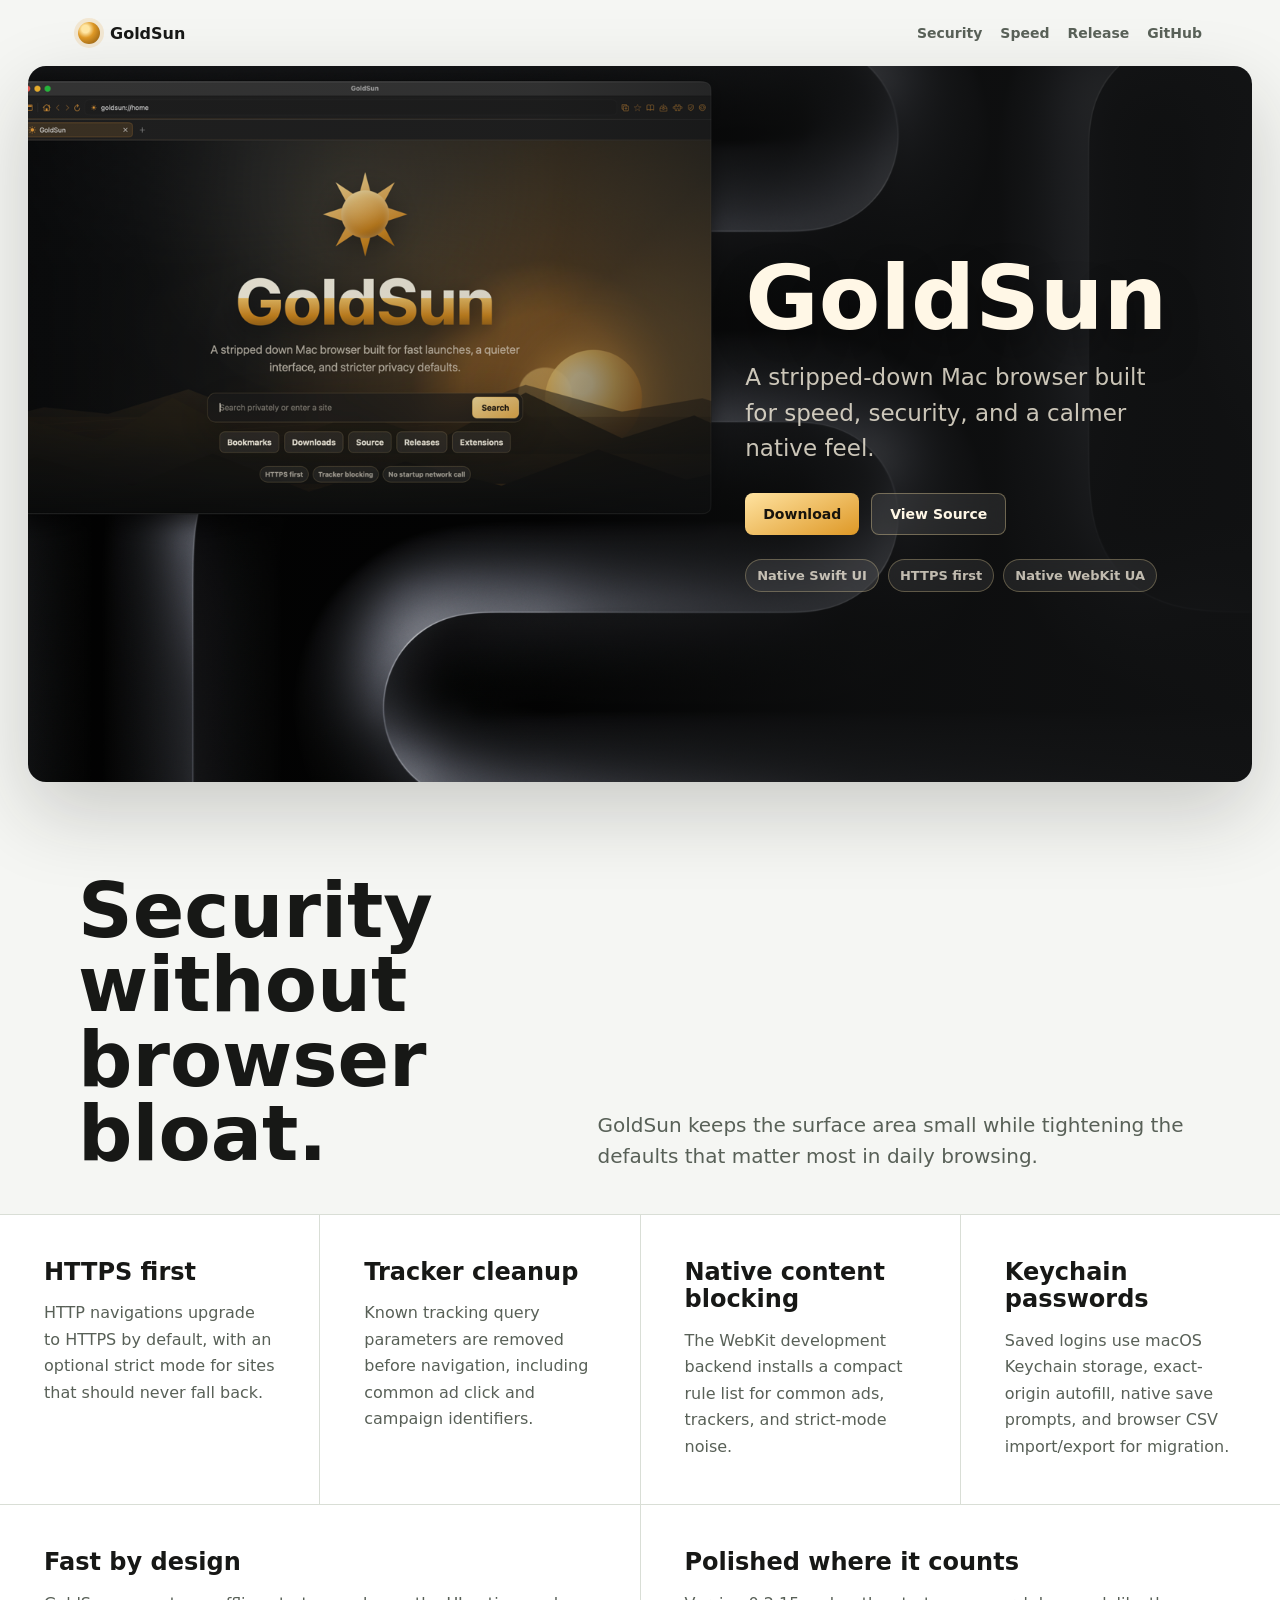
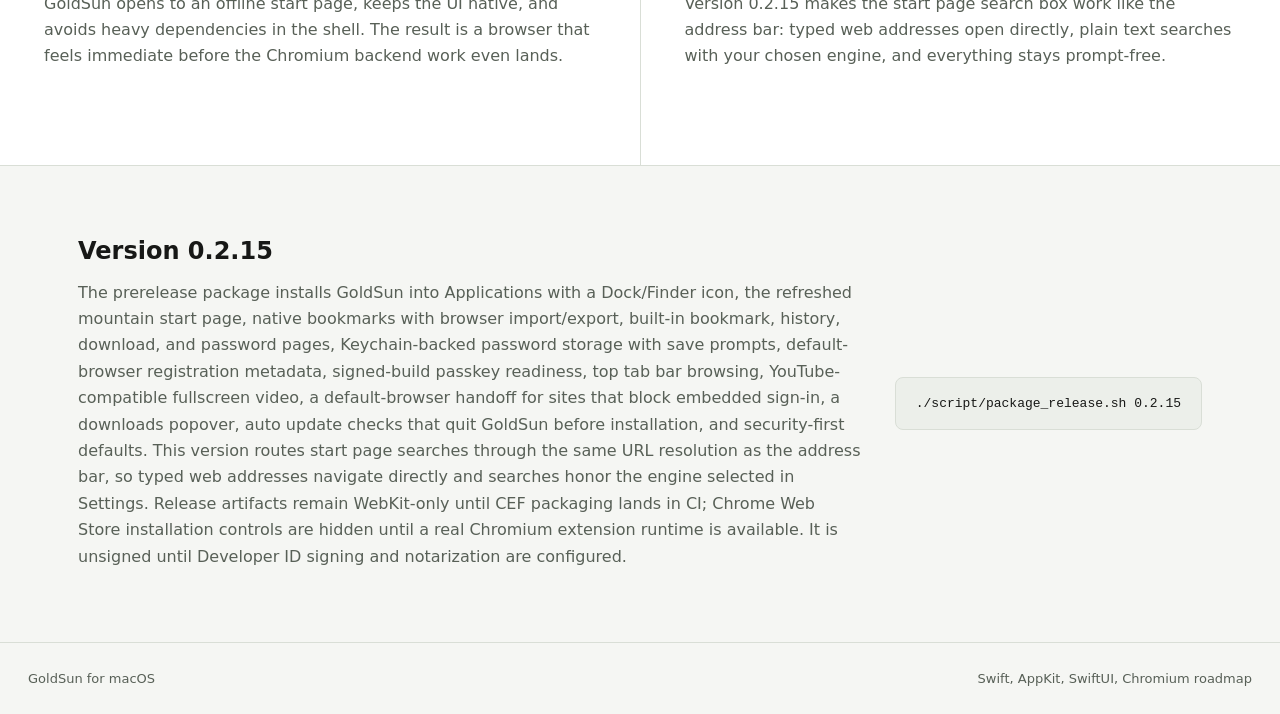
==== index.html @ bd7c388d "Update site for GoldSun 0.2.15" ====
<!doctype html>
<html lang="en">
  <head>
    <meta charset="utf-8">
    <meta name="viewport" content="width=device-width, initial-scale=1">
    <meta name="description" content="GoldSun is a stripped-down macOS browser focused on fast launches, native polish, and security-first browsing defaults.">
    <title>GoldSun for macOS</title>
    <link rel="stylesheet" href="styles.css">
  </head>
  <body>
    <header class="site-header">
      <a class="brand" href="#top" aria-label="GoldSun home">
        <span class="brand-mark" aria-hidden="true"></span>
        <span>GoldSun</span>
      </a>
      <nav aria-label="Primary">
        <a href="#security">Security</a>
        <a href="#speed">Speed</a>
        <a href="#release">Release</a>
        <a href="https://github.com/eMacTh3Creator/GoldSun">GitHub</a>
      </nav>
    </header>

    <main id="top">
      <section class="hero">
        <div class="hero-copy">
          <h1>GoldSun</h1>
          <p>A stripped-down Mac browser built for speed, security, and a calmer native feel.</p>
          <div class="actions">
            <a class="button primary" href="https://github.com/eMacTh3Creator/GoldSun/releases/download/v0.2.15/GoldSun-0.2.15.pkg">Download</a>
            <a class="button secondary" href="https://github.com/eMacTh3Creator/GoldSun">View Source</a>
          </div>
          <div class="hero-points" aria-label="GoldSun priorities">
            <span>Native Swift UI</span>
            <span>HTTPS first</span>
            <span>Native WebKit UA</span>
          </div>
        </div>
      </section>

      <section id="security" class="intro">
        <h2>Security without browser bloat.</h2>
        <p>GoldSun keeps the surface area small while tightening the defaults that matter most in daily browsing.</p>
      </section>

      <section class="feature-band">
        <div class="feature">
          <h2>HTTPS first</h2>
          <p>HTTP navigations upgrade to HTTPS by default, with an optional strict mode for sites that should never fall back.</p>
        </div>
        <div class="feature">
          <h2>Tracker cleanup</h2>
          <p>Known tracking query parameters are removed before navigation, including common ad click and campaign identifiers.</p>
        </div>
        <div class="feature">
          <h2>Native content blocking</h2>
          <p>The WebKit development backend installs a compact rule list for common ads, trackers, and strict-mode noise.</p>
        </div>
        <div class="feature">
          <h2>Keychain passwords</h2>
          <p>Saved logins use macOS Keychain storage, exact-origin autofill, native save prompts, and browser CSV import/export for migration.</p>
        </div>
      </section>

      <section id="speed" class="split">
        <div class="feature">
          <h2>Fast by design</h2>
          <p>GoldSun opens to an offline start page, keeps the UI native, and avoids heavy dependencies in the shell. The result is a browser that feels immediate before the Chromium backend work even lands.</p>
        </div>
        <div class="feature">
          <h2>Polished where it counts</h2>
          <p>Version 0.2.15 makes the start page search box work like the address bar: typed web addresses open directly, plain text searches with your chosen engine, and everything stays prompt-free.</p>
        </div>
      </section>

      <section id="release" class="release">
        <div>
          <h2>Version 0.2.15</h2>
          <p>The prerelease package installs GoldSun into Applications with a Dock/Finder icon, the refreshed mountain start page, native bookmarks with browser import/export, built-in bookmark, history, download, and password pages, Keychain-backed password storage with save prompts, default-browser registration metadata, signed-build passkey readiness, top tab bar browsing, YouTube-compatible fullscreen video, a default-browser handoff for sites that block embedded sign-in, a downloads popover, auto update checks that quit GoldSun before installation, and security-first defaults. This version routes start page searches through the same URL resolution as the address bar, so typed web addresses navigate directly and searches honor the engine selected in Settings. Release artifacts remain WebKit-only until CEF packaging lands in CI; Chrome Web Store installation controls are hidden until a real Chromium extension runtime is available. It is unsigned until Developer ID signing and notarization are configured.</p>
        </div>
        <pre><code>./script/package_release.sh 0.2.15</code></pre>
      </section>
    </main>

    <footer>
      <span>GoldSun for macOS</span>
      <span>Swift, AppKit, SwiftUI, Chromium roadmap</span>
    </footer>
  </body>
</html>
---- styles.css ----
:root {
  color-scheme: light dark;
  --bg: #f5f6f3;
  --surface: #ffffff;
  --surface-strong: #ecefea;
  --text: #171816;
  --muted: #586057;
  --line: #d9ded6;
  --gold: #de9826;
  --gold-soft: #ffe3a1;
  --gold-dark: #7d4f0b;
  --night: #171819;
  --shadow: 0 30px 80px rgba(29, 30, 27, 0.2);
}

@media (prefers-color-scheme: dark) {
  :root {
    --bg: #111310;
    --surface: #1a1d18;
    --surface-strong: #242820;
    --text: #f5f6f2;
    --muted: #b8beb3;
    --line: #343a30;
    --gold: #dca23a;
    --gold-soft: #ffe1a0;
    --gold-dark: #f0c56c;
    --shadow: 0 24px 70px rgba(0, 0, 0, 0.36);
  }
}

* {
  box-sizing: border-box;
}

html {
  scroll-behavior: smooth;
}

body {
  margin: 0;
  background: var(--bg);
  color: var(--text);
  font-family: Inter, ui-sans-serif, system-ui, -apple-system, BlinkMacSystemFont, "Segoe UI", sans-serif;
  letter-spacing: 0;
}

a {
  color: inherit;
  text-decoration: none;
}

.site-header {
  display: flex;
  align-items: center;
  justify-content: space-between;
  gap: 24px;
  max-width: 1180px;
  margin: 0 auto;
  padding: 22px 28px;
  position: relative;
  z-index: 2;
}

.brand {
  display: inline-flex;
  align-items: center;
  gap: 10px;
  font-weight: 700;
}

.brand-mark {
  width: 22px;
  height: 22px;
  border-radius: 50%;
  background: radial-gradient(circle at 34% 32%, #ffe6a3 0 18%, var(--gold) 42%, #81510d 100%);
  box-shadow: 0 0 0 4px color-mix(in srgb, var(--gold) 16%, transparent);
}

nav {
  display: flex;
  align-items: center;
  gap: 18px;
  color: var(--muted);
  font-size: 14px;
  font-weight: 600;
}

nav a:hover {
  color: var(--text);
}

.hero {
  display: flex;
  align-items: center;
  justify-content: flex-end;
  min-height: min(740px, calc(88vh - 76px));
  margin: 0 28px 34px;
  padding: 56px clamp(24px, 6vw, 82px);
  border-radius: 18px;
  overflow: hidden;
  background:
    linear-gradient(90deg, rgba(17, 18, 19, 0.1), rgba(17, 18, 19, 0.18) 42%, rgba(17, 18, 19, 0.74) 68%, rgba(17, 18, 19, 0.96)),
    url("assets/goldsun-hero.png") center / cover;
  box-shadow: var(--shadow);
}

.hero-copy {
  max-width: 440px;
  color: #fff7e6;
}

h1,
h2,
p {
  margin: 0;
}

h1 {
  font-size: clamp(54px, 7vw, 92px);
  line-height: 0.94;
  font-weight: 760;
  text-shadow: 0 18px 36px rgba(0, 0, 0, 0.38);
}

.hero p {
  max-width: 430px;
  margin-top: 20px;
  color: rgba(255, 247, 230, 0.78);
  font-size: clamp(18px, 1.8vw, 24px);
  line-height: 1.55;
}

.actions {
  display: flex;
  flex-wrap: wrap;
  gap: 12px;
  margin-top: 26px;
}

.button {
  display: inline-flex;
  align-items: center;
  justify-content: center;
  min-height: 42px;
  padding: 0 18px;
  border-radius: 8px;
  font-size: 14px;
  font-weight: 700;
}

.button.primary {
  background: linear-gradient(155deg, var(--gold-soft), var(--gold));
  color: #17130c;
}

.button.secondary {
  border: 1px solid rgba(255, 228, 164, 0.34);
  background: rgba(255, 255, 255, 0.09);
  color: #fff7e6;
  backdrop-filter: blur(16px);
}

.hero-points {
  display: flex;
  flex-wrap: wrap;
  gap: 9px;
  max-width: 440px;
  margin-top: 24px;
  color: rgba(255, 247, 230, 0.72);
  font-size: 13px;
  font-weight: 720;
}

.hero-points span {
  padding: 8px 11px;
  border: 1px solid rgba(255, 228, 164, 0.28);
  border-radius: 999px;
  background: rgba(255, 255, 255, 0.08);
  backdrop-filter: blur(14px);
}

.intro {
  display: grid;
  grid-template-columns: minmax(260px, 0.8fr) minmax(300px, 1fr);
  gap: 36px;
  max-width: 1180px;
  margin: 0 auto;
  padding: 58px 28px 42px;
}

.intro h2 {
  font-size: clamp(36px, 6vw, 76px);
  line-height: 0.98;
}

.intro p {
  align-self: end;
  color: var(--muted);
  font-size: 20px;
  line-height: 1.55;
}

.feature-band {
  display: grid;
  grid-template-columns: repeat(auto-fit, minmax(230px, 1fr));
  gap: 1px;
  background: var(--line);
  border-block: 1px solid var(--line);
}

.feature {
  min-height: 260px;
  padding: 44px;
  background: var(--surface);
}

.split {
  display: grid;
  grid-template-columns: 1fr 1fr;
  gap: 1px;
  background: var(--line);
  border-bottom: 1px solid var(--line);
}

.feature h2,
.release h2 {
  font-size: 24px;
  line-height: 1.15;
}

.feature p,
.release p {
  margin-top: 14px;
  color: var(--muted);
  line-height: 1.65;
}

.release {
  display: grid;
  grid-template-columns: 1fr auto;
  gap: 34px;
  align-items: center;
  max-width: 1180px;
  margin: 0 auto;
  padding: 72px 28px;
}

pre {
  margin: 0;
  padding: 18px 20px;
  border: 1px solid var(--line);
  border-radius: 8px;
  background: var(--surface-strong);
  overflow-x: auto;
}

code {
  font-family: ui-monospace, SFMono-Regular, Menlo, Monaco, Consolas, monospace;
  font-size: 13px;
}

footer {
  display: flex;
  justify-content: space-between;
  gap: 24px;
  padding: 28px;
  border-top: 1px solid var(--line);
  color: var(--muted);
  font-size: 13px;
}

@media (max-width: 860px) {
  .site-header,
  footer {
    align-items: flex-start;
    flex-direction: column;
  }

  .intro,
  .release {
    grid-template-columns: 1fr;
  }

  .hero {
    justify-content: flex-start;
    min-height: 540px;
    margin: 0 16px 22px;
    padding: 54px 24px;
    border-radius: 14px;
    background:
      linear-gradient(180deg, rgba(17, 18, 19, 0.9), rgba(17, 18, 19, 0.64)),
      url("assets/goldsun-hero.png") 76% center / cover;
  }

  .hero-copy {
    max-width: 100%;
  }

  h1 {
    font-size: clamp(48px, 17vw, 72px);
  }

  .hero p {
    font-size: 18px;
  }

  .feature-band {
    grid-template-columns: 1fr;
  }

  .split {
    grid-template-columns: 1fr;
  }

  .feature {
    min-height: 0;
    padding: 34px 28px;
  }
}
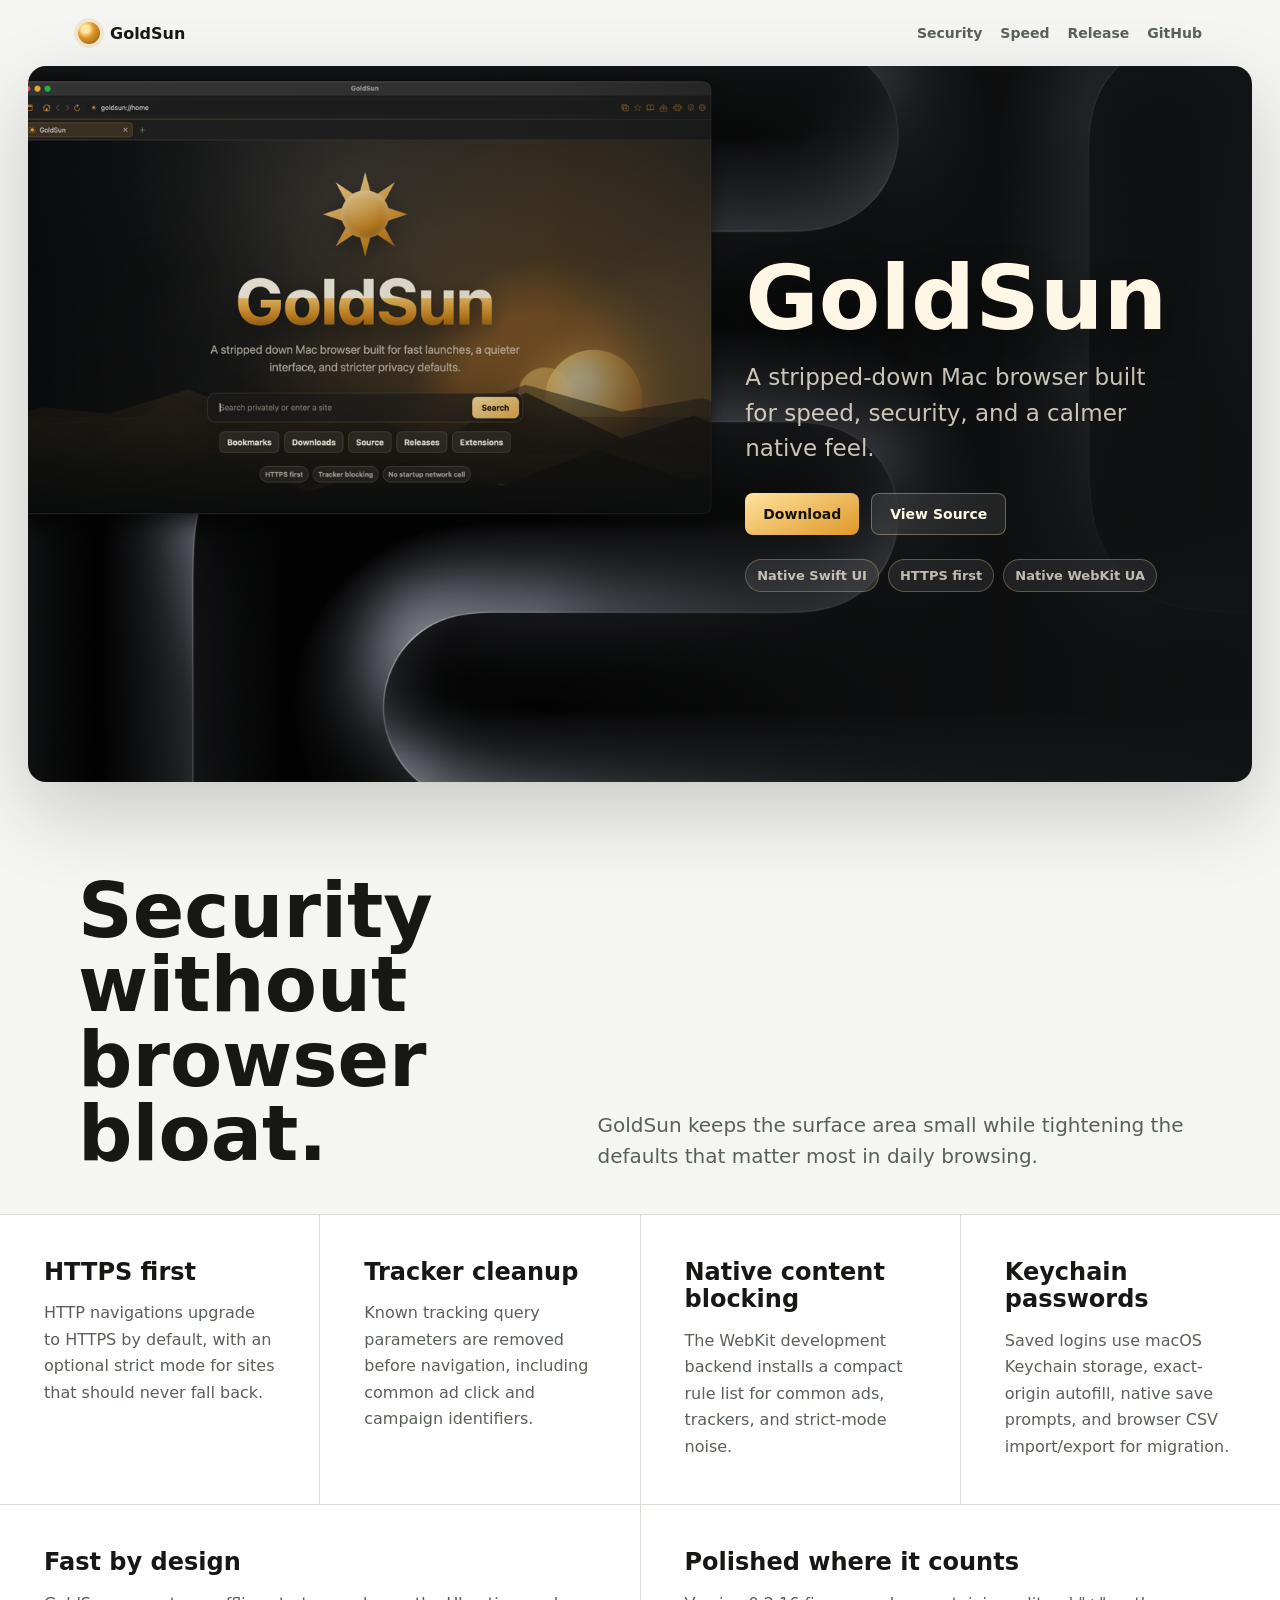
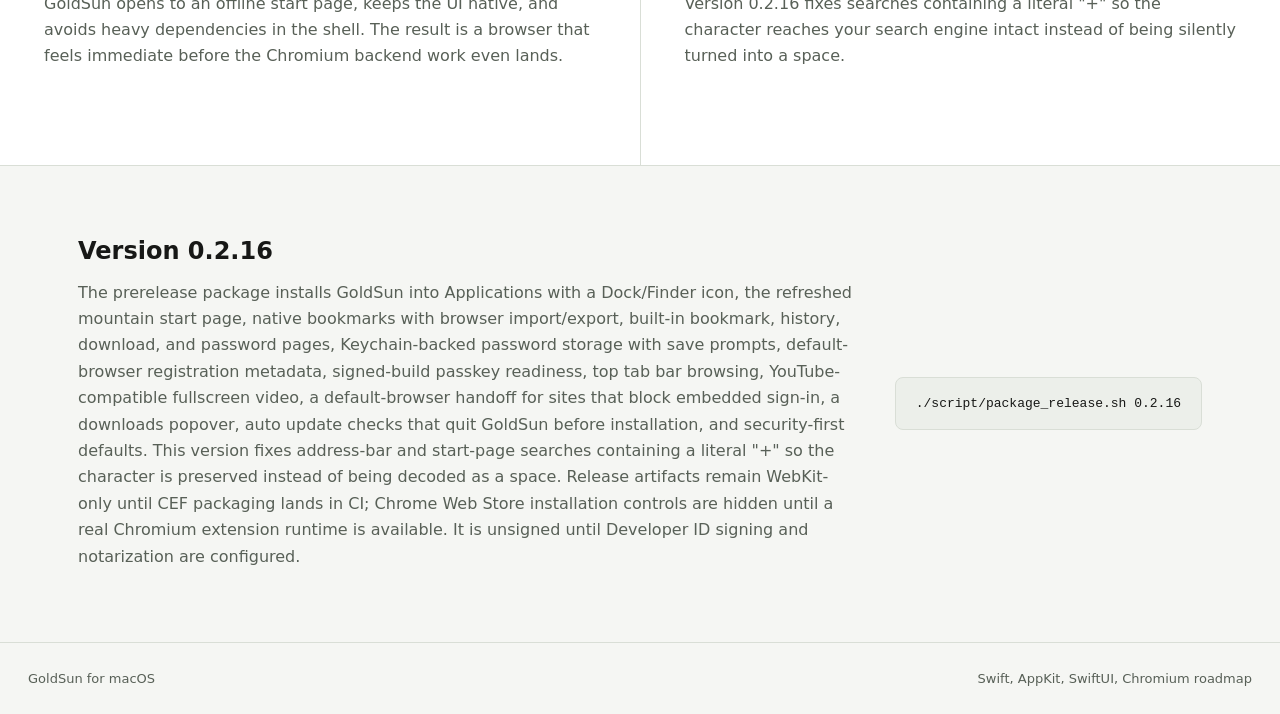
==== commit 85f4762d: "Update site for GoldSun 0.2.16" ====
--- a/index.html
+++ b/index.html
@@ -27,7 +27,7 @@
           <h1>GoldSun</h1>
           <p>A stripped-down Mac browser built for speed, security, and a calmer native feel.</p>
           <div class="actions">
-            <a class="button primary" href="https://github.com/eMacTh3Creator/GoldSun/releases/download/v0.2.15/GoldSun-0.2.15.pkg">Download</a>
+            <a class="button primary" href="https://github.com/eMacTh3Creator/GoldSun/releases/download/v0.2.16/GoldSun-0.2.16.pkg">Download</a>
             <a class="button secondary" href="https://github.com/eMacTh3Creator/GoldSun">View Source</a>
           </div>
           <div class="hero-points" aria-label="GoldSun priorities">
@@ -69,16 +69,16 @@
         </div>
         <div class="feature">
           <h2>Polished where it counts</h2>
-          <p>Version 0.2.15 makes the start page search box work like the address bar: typed web addresses open directly, plain text searches with your chosen engine, and everything stays prompt-free.</p>
+          <p>Version 0.2.16 fixes searches containing a literal "+" so the character reaches your search engine intact instead of being silently turned into a space.</p>
         </div>
       </section>
 
       <section id="release" class="release">
         <div>
-          <h2>Version 0.2.15</h2>
-          <p>The prerelease package installs GoldSun into Applications with a Dock/Finder icon, the refreshed mountain start page, native bookmarks with browser import/export, built-in bookmark, history, download, and password pages, Keychain-backed password storage with save prompts, default-browser registration metadata, signed-build passkey readiness, top tab bar browsing, YouTube-compatible fullscreen video, a default-browser handoff for sites that block embedded sign-in, a downloads popover, auto update checks that quit GoldSun before installation, and security-first defaults. This version routes start page searches through the same URL resolution as the address bar, so typed web addresses navigate directly and searches honor the engine selected in Settings. Release artifacts remain WebKit-only until CEF packaging lands in CI; Chrome Web Store installation controls are hidden until a real Chromium extension runtime is available. It is unsigned until Developer ID signing and notarization are configured.</p>
+          <h2>Version 0.2.16</h2>
+          <p>The prerelease package installs GoldSun into Applications with a Dock/Finder icon, the refreshed mountain start page, native bookmarks with browser import/export, built-in bookmark, history, download, and password pages, Keychain-backed password storage with save prompts, default-browser registration metadata, signed-build passkey readiness, top tab bar browsing, YouTube-compatible fullscreen video, a default-browser handoff for sites that block embedded sign-in, a downloads popover, auto update checks that quit GoldSun before installation, and security-first defaults. This version fixes address-bar and start-page searches containing a literal "+" so the character is preserved instead of being decoded as a space. Release artifacts remain WebKit-only until CEF packaging lands in CI; Chrome Web Store installation controls are hidden until a real Chromium extension runtime is available. It is unsigned until Developer ID signing and notarization are configured.</p>
         </div>
-        <pre><code>./script/package_release.sh 0.2.15</code></pre>
+        <pre><code>./script/package_release.sh 0.2.16</code></pre>
       </section>
     </main>
 
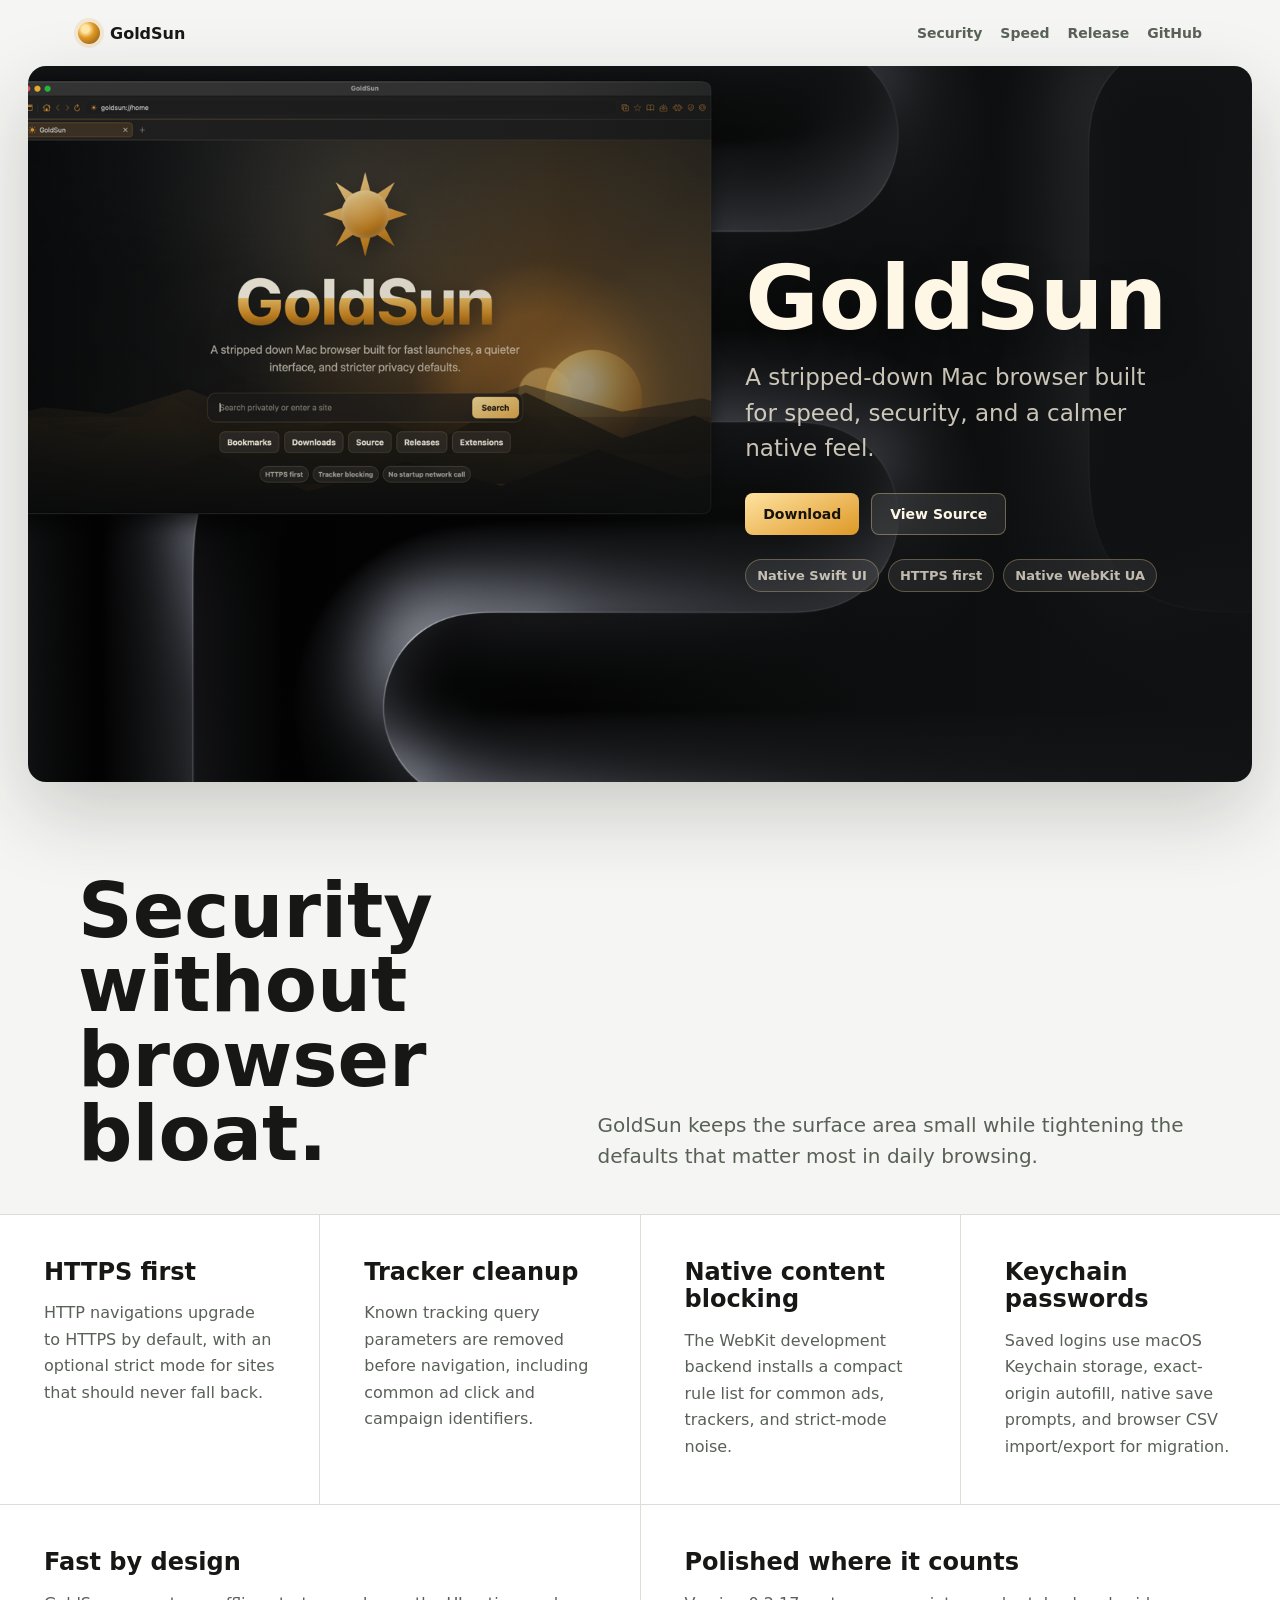
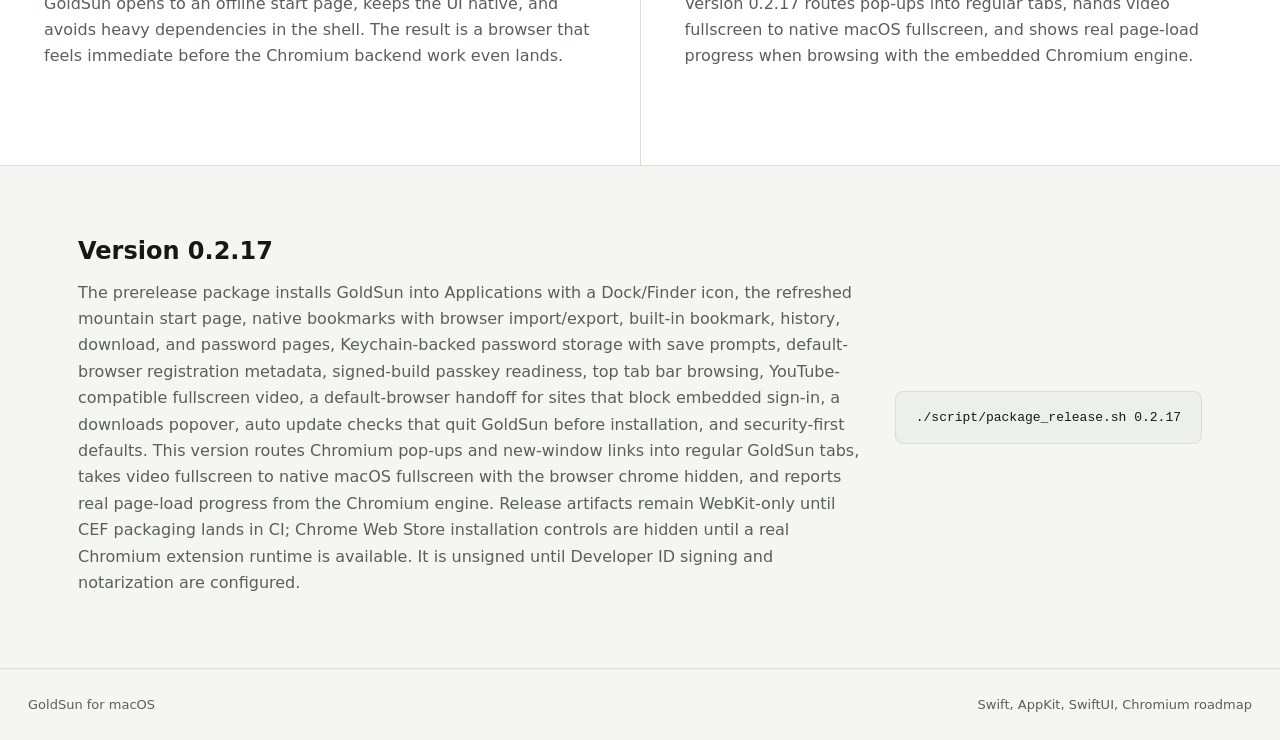
==== commit dc671d03: "Update site for GoldSun 0.2.17" ====
--- a/index.html
+++ b/index.html
@@ -27,7 +27,7 @@
           <h1>GoldSun</h1>
           <p>A stripped-down Mac browser built for speed, security, and a calmer native feel.</p>
           <div class="actions">
-            <a class="button primary" href="https://github.com/eMacTh3Creator/GoldSun/releases/download/v0.2.16/GoldSun-0.2.16.pkg">Download</a>
+            <a class="button primary" href="https://github.com/eMacTh3Creator/GoldSun/releases/download/v0.2.17/GoldSun-0.2.17.pkg">Download</a>
             <a class="button secondary" href="https://github.com/eMacTh3Creator/GoldSun">View Source</a>
           </div>
           <div class="hero-points" aria-label="GoldSun priorities">
@@ -69,16 +69,16 @@
         </div>
         <div class="feature">
           <h2>Polished where it counts</h2>
-          <p>Version 0.2.16 fixes searches containing a literal "+" so the character reaches your search engine intact instead of being silently turned into a space.</p>
+          <p>Version 0.2.17 routes pop-ups into regular tabs, hands video fullscreen to native macOS fullscreen, and shows real page-load progress when browsing with the embedded Chromium engine.</p>
         </div>
       </section>
 
       <section id="release" class="release">
         <div>
-          <h2>Version 0.2.16</h2>
-          <p>The prerelease package installs GoldSun into Applications with a Dock/Finder icon, the refreshed mountain start page, native bookmarks with browser import/export, built-in bookmark, history, download, and password pages, Keychain-backed password storage with save prompts, default-browser registration metadata, signed-build passkey readiness, top tab bar browsing, YouTube-compatible fullscreen video, a default-browser handoff for sites that block embedded sign-in, a downloads popover, auto update checks that quit GoldSun before installation, and security-first defaults. This version fixes address-bar and start-page searches containing a literal "+" so the character is preserved instead of being decoded as a space. Release artifacts remain WebKit-only until CEF packaging lands in CI; Chrome Web Store installation controls are hidden until a real Chromium extension runtime is available. It is unsigned until Developer ID signing and notarization are configured.</p>
+          <h2>Version 0.2.17</h2>
+          <p>The prerelease package installs GoldSun into Applications with a Dock/Finder icon, the refreshed mountain start page, native bookmarks with browser import/export, built-in bookmark, history, download, and password pages, Keychain-backed password storage with save prompts, default-browser registration metadata, signed-build passkey readiness, top tab bar browsing, YouTube-compatible fullscreen video, a default-browser handoff for sites that block embedded sign-in, a downloads popover, auto update checks that quit GoldSun before installation, and security-first defaults. This version routes Chromium pop-ups and new-window links into regular GoldSun tabs, takes video fullscreen to native macOS fullscreen with the browser chrome hidden, and reports real page-load progress from the Chromium engine. Release artifacts remain WebKit-only until CEF packaging lands in CI; Chrome Web Store installation controls are hidden until a real Chromium extension runtime is available. It is unsigned until Developer ID signing and notarization are configured.</p>
         </div>
-        <pre><code>./script/package_release.sh 0.2.16</code></pre>
+        <pre><code>./script/package_release.sh 0.2.17</code></pre>
       </section>
     </main>
 
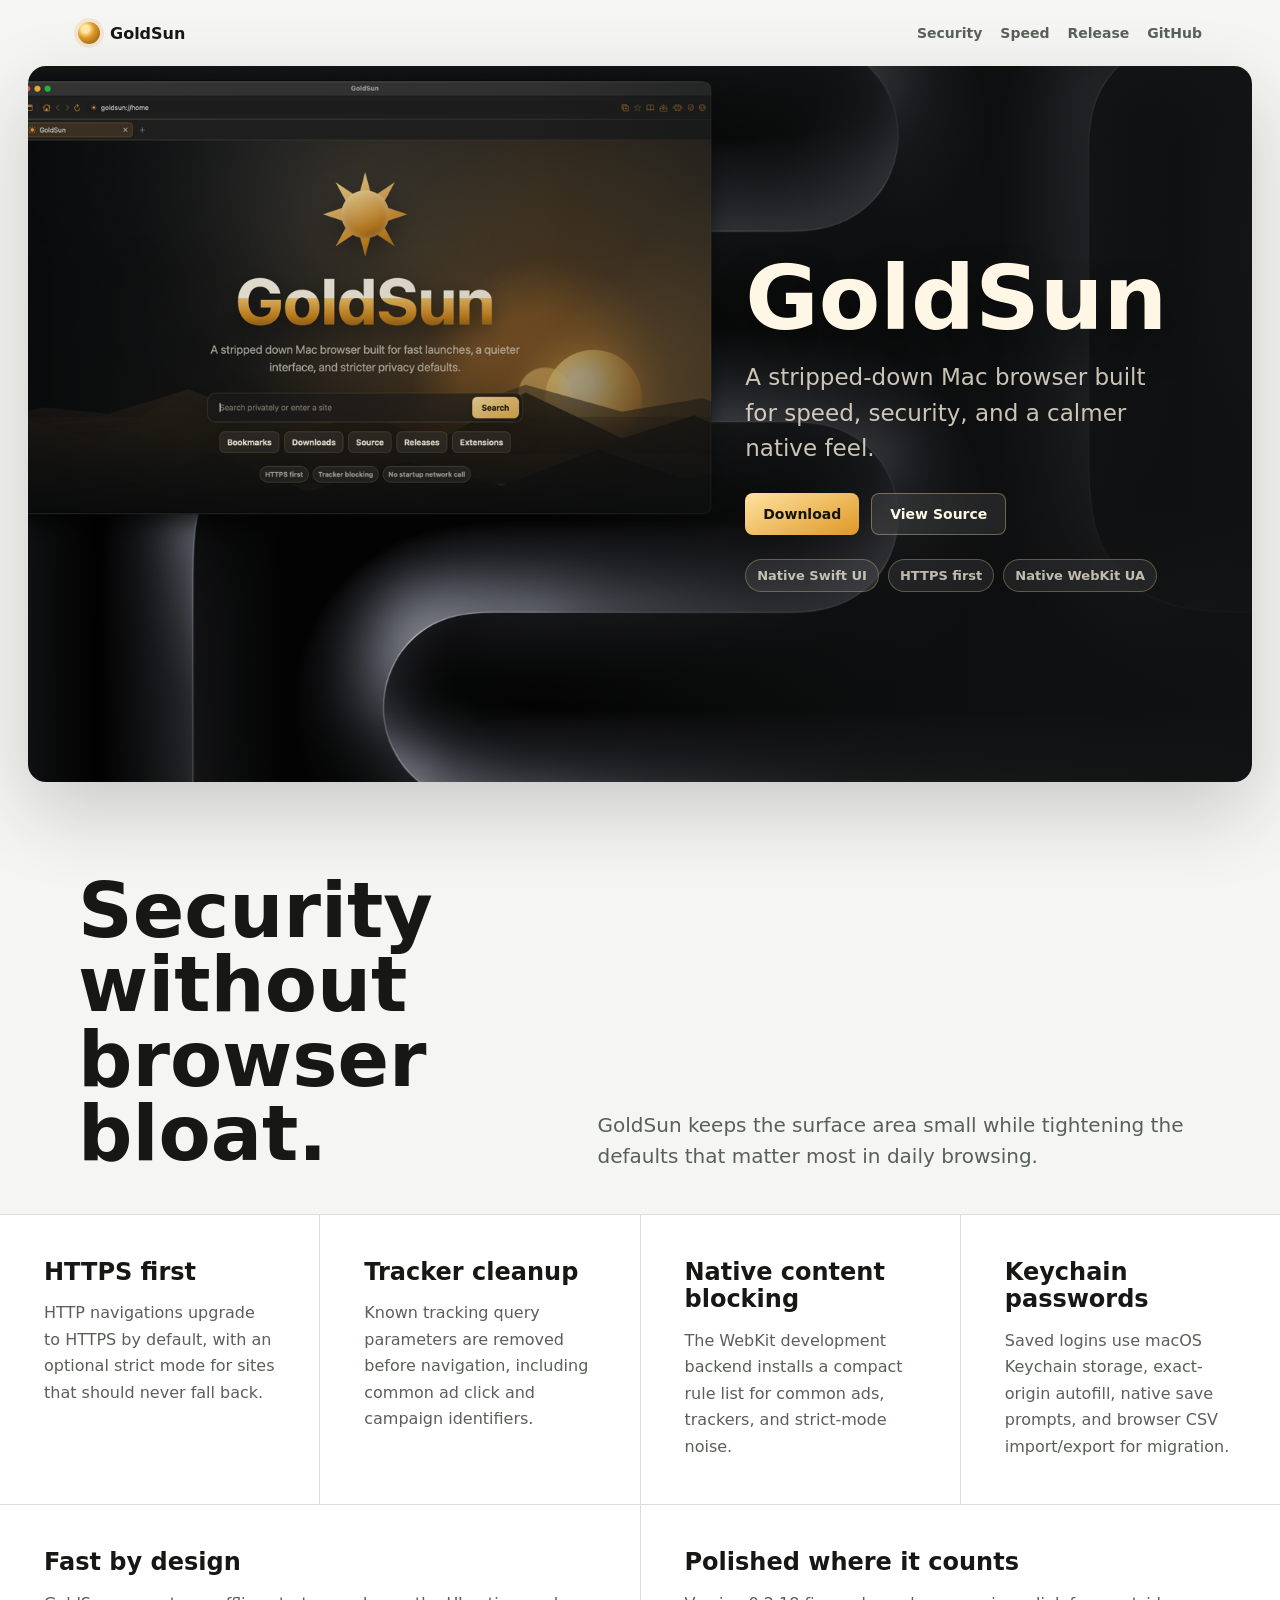
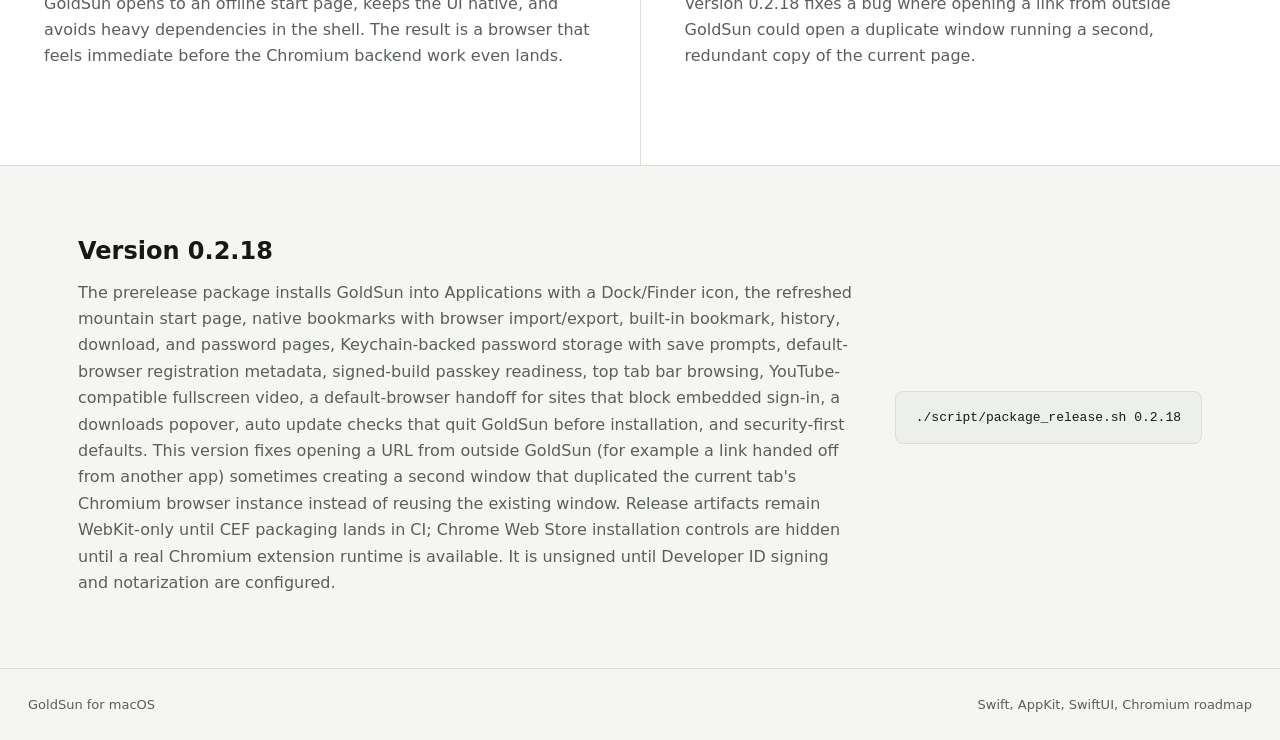
==== commit 2bc769b3: "Update site for GoldSun 0.2.18" ====
--- a/index.html
+++ b/index.html
@@ -27,7 +27,7 @@
           <h1>GoldSun</h1>
           <p>A stripped-down Mac browser built for speed, security, and a calmer native feel.</p>
           <div class="actions">
-            <a class="button primary" href="https://github.com/eMacTh3Creator/GoldSun/releases/download/v0.2.17/GoldSun-0.2.17.pkg">Download</a>
+            <a class="button primary" href="https://github.com/eMacTh3Creator/GoldSun/releases/download/v0.2.18/GoldSun-0.2.18.pkg">Download</a>
             <a class="button secondary" href="https://github.com/eMacTh3Creator/GoldSun">View Source</a>
           </div>
           <div class="hero-points" aria-label="GoldSun priorities">
@@ -69,16 +69,16 @@
         </div>
         <div class="feature">
           <h2>Polished where it counts</h2>
-          <p>Version 0.2.17 routes pop-ups into regular tabs, hands video fullscreen to native macOS fullscreen, and shows real page-load progress when browsing with the embedded Chromium engine.</p>
+          <p>Version 0.2.18 fixes a bug where opening a link from outside GoldSun could open a duplicate window running a second, redundant copy of the current page.</p>
         </div>
       </section>
 
       <section id="release" class="release">
         <div>
-          <h2>Version 0.2.17</h2>
-          <p>The prerelease package installs GoldSun into Applications with a Dock/Finder icon, the refreshed mountain start page, native bookmarks with browser import/export, built-in bookmark, history, download, and password pages, Keychain-backed password storage with save prompts, default-browser registration metadata, signed-build passkey readiness, top tab bar browsing, YouTube-compatible fullscreen video, a default-browser handoff for sites that block embedded sign-in, a downloads popover, auto update checks that quit GoldSun before installation, and security-first defaults. This version routes Chromium pop-ups and new-window links into regular GoldSun tabs, takes video fullscreen to native macOS fullscreen with the browser chrome hidden, and reports real page-load progress from the Chromium engine. Release artifacts remain WebKit-only until CEF packaging lands in CI; Chrome Web Store installation controls are hidden until a real Chromium extension runtime is available. It is unsigned until Developer ID signing and notarization are configured.</p>
+          <h2>Version 0.2.18</h2>
+          <p>The prerelease package installs GoldSun into Applications with a Dock/Finder icon, the refreshed mountain start page, native bookmarks with browser import/export, built-in bookmark, history, download, and password pages, Keychain-backed password storage with save prompts, default-browser registration metadata, signed-build passkey readiness, top tab bar browsing, YouTube-compatible fullscreen video, a default-browser handoff for sites that block embedded sign-in, a downloads popover, auto update checks that quit GoldSun before installation, and security-first defaults. This version fixes opening a URL from outside GoldSun (for example a link handed off from another app) sometimes creating a second window that duplicated the current tab's Chromium browser instance instead of reusing the existing window. Release artifacts remain WebKit-only until CEF packaging lands in CI; Chrome Web Store installation controls are hidden until a real Chromium extension runtime is available. It is unsigned until Developer ID signing and notarization are configured.</p>
         </div>
-        <pre><code>./script/package_release.sh 0.2.17</code></pre>
+        <pre><code>./script/package_release.sh 0.2.18</code></pre>
       </section>
     </main>
 
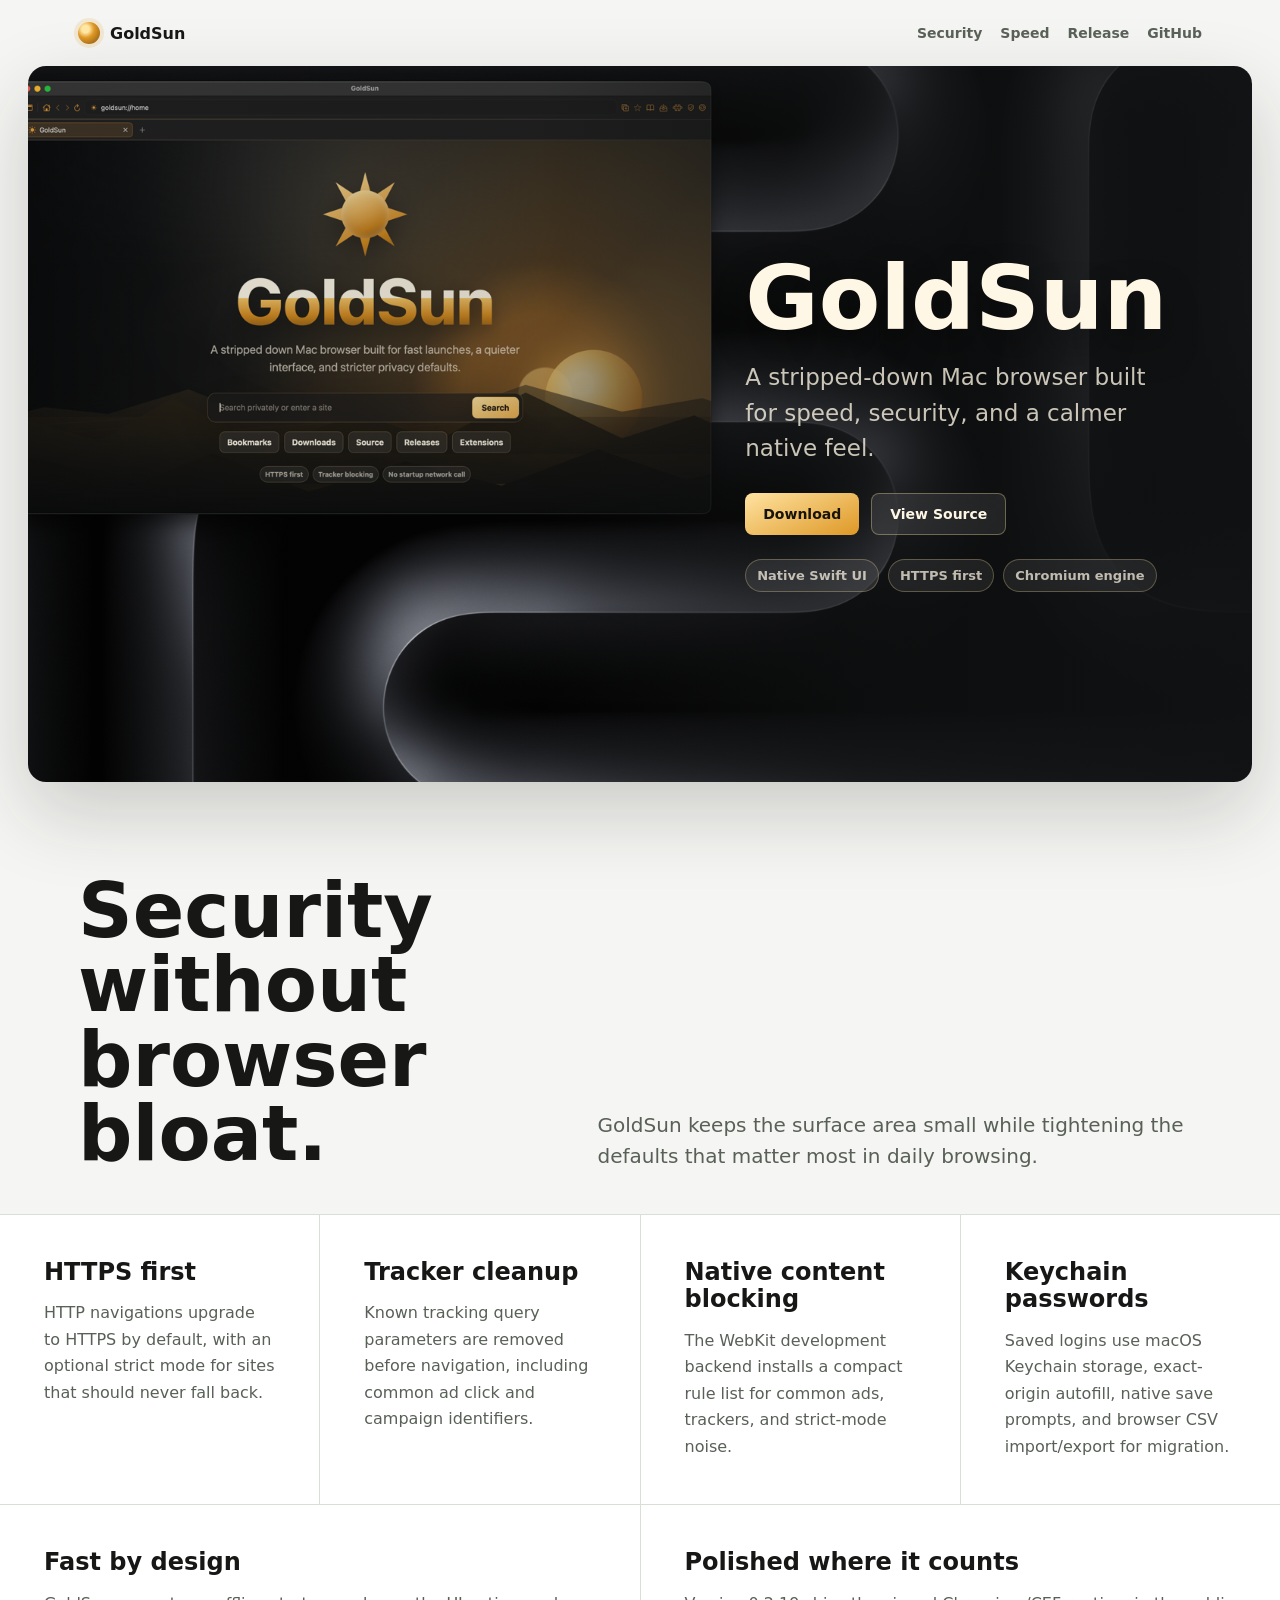
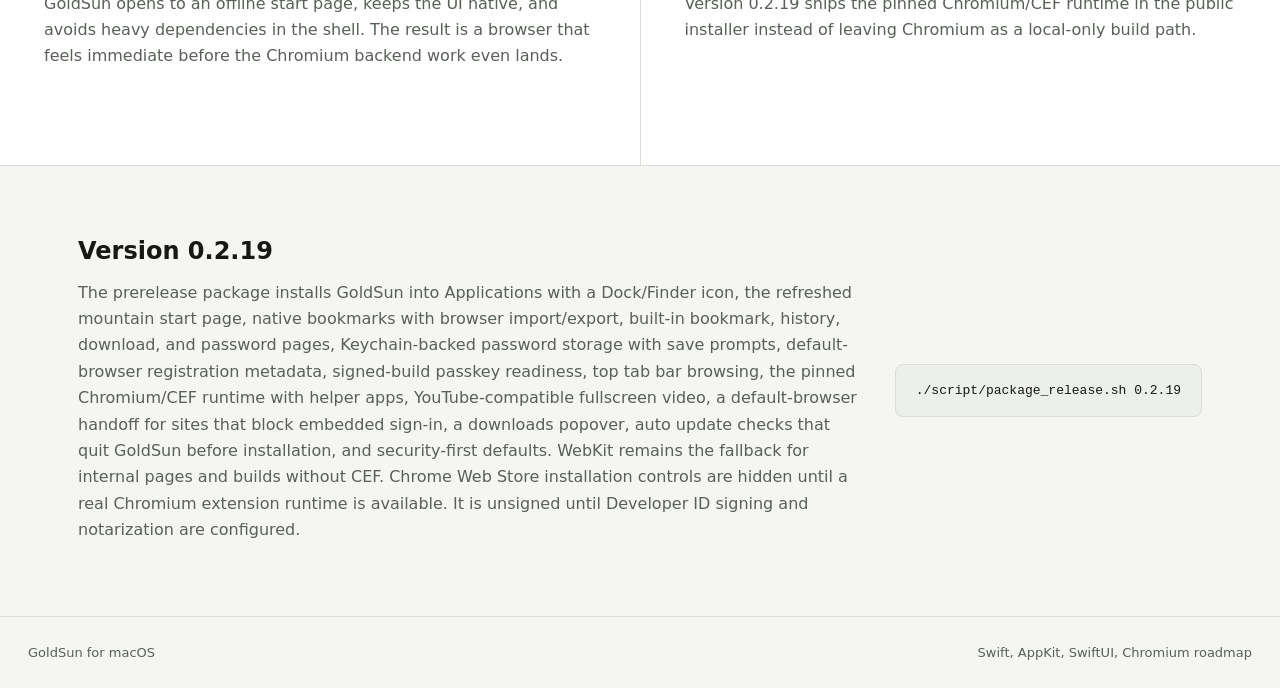
==== commit cf38835d: "Update site for GoldSun 0.2.19" ====
--- a/index.html
+++ b/index.html
@@ -27,13 +27,13 @@
           <h1>GoldSun</h1>
           <p>A stripped-down Mac browser built for speed, security, and a calmer native feel.</p>
           <div class="actions">
-            <a class="button primary" href="https://github.com/eMacTh3Creator/GoldSun/releases/download/v0.2.18/GoldSun-0.2.18.pkg">Download</a>
+            <a class="button primary" href="https://github.com/eMacTh3Creator/GoldSun/releases/download/v0.2.19/GoldSun-0.2.19.pkg">Download</a>
             <a class="button secondary" href="https://github.com/eMacTh3Creator/GoldSun">View Source</a>
           </div>
           <div class="hero-points" aria-label="GoldSun priorities">
             <span>Native Swift UI</span>
             <span>HTTPS first</span>
-            <span>Native WebKit UA</span>
+            <span>Chromium engine</span>
           </div>
         </div>
       </section>
@@ -69,16 +69,16 @@
         </div>
         <div class="feature">
           <h2>Polished where it counts</h2>
-          <p>Version 0.2.18 fixes a bug where opening a link from outside GoldSun could open a duplicate window running a second, redundant copy of the current page.</p>
+          <p>Version 0.2.19 ships the pinned Chromium/CEF runtime in the public installer instead of leaving Chromium as a local-only build path.</p>
         </div>
       </section>
 
       <section id="release" class="release">
         <div>
-          <h2>Version 0.2.18</h2>
-          <p>The prerelease package installs GoldSun into Applications with a Dock/Finder icon, the refreshed mountain start page, native bookmarks with browser import/export, built-in bookmark, history, download, and password pages, Keychain-backed password storage with save prompts, default-browser registration metadata, signed-build passkey readiness, top tab bar browsing, YouTube-compatible fullscreen video, a default-browser handoff for sites that block embedded sign-in, a downloads popover, auto update checks that quit GoldSun before installation, and security-first defaults. This version fixes opening a URL from outside GoldSun (for example a link handed off from another app) sometimes creating a second window that duplicated the current tab's Chromium browser instance instead of reusing the existing window. Release artifacts remain WebKit-only until CEF packaging lands in CI; Chrome Web Store installation controls are hidden until a real Chromium extension runtime is available. It is unsigned until Developer ID signing and notarization are configured.</p>
+          <h2>Version 0.2.19</h2>
+          <p>The prerelease package installs GoldSun into Applications with a Dock/Finder icon, the refreshed mountain start page, native bookmarks with browser import/export, built-in bookmark, history, download, and password pages, Keychain-backed password storage with save prompts, default-browser registration metadata, signed-build passkey readiness, top tab bar browsing, the pinned Chromium/CEF runtime with helper apps, YouTube-compatible fullscreen video, a default-browser handoff for sites that block embedded sign-in, a downloads popover, auto update checks that quit GoldSun before installation, and security-first defaults. WebKit remains the fallback for internal pages and builds without CEF. Chrome Web Store installation controls are hidden until a real Chromium extension runtime is available. It is unsigned until Developer ID signing and notarization are configured.</p>
         </div>
-        <pre><code>./script/package_release.sh 0.2.18</code></pre>
+        <pre><code>./script/package_release.sh 0.2.19</code></pre>
       </section>
     </main>
 
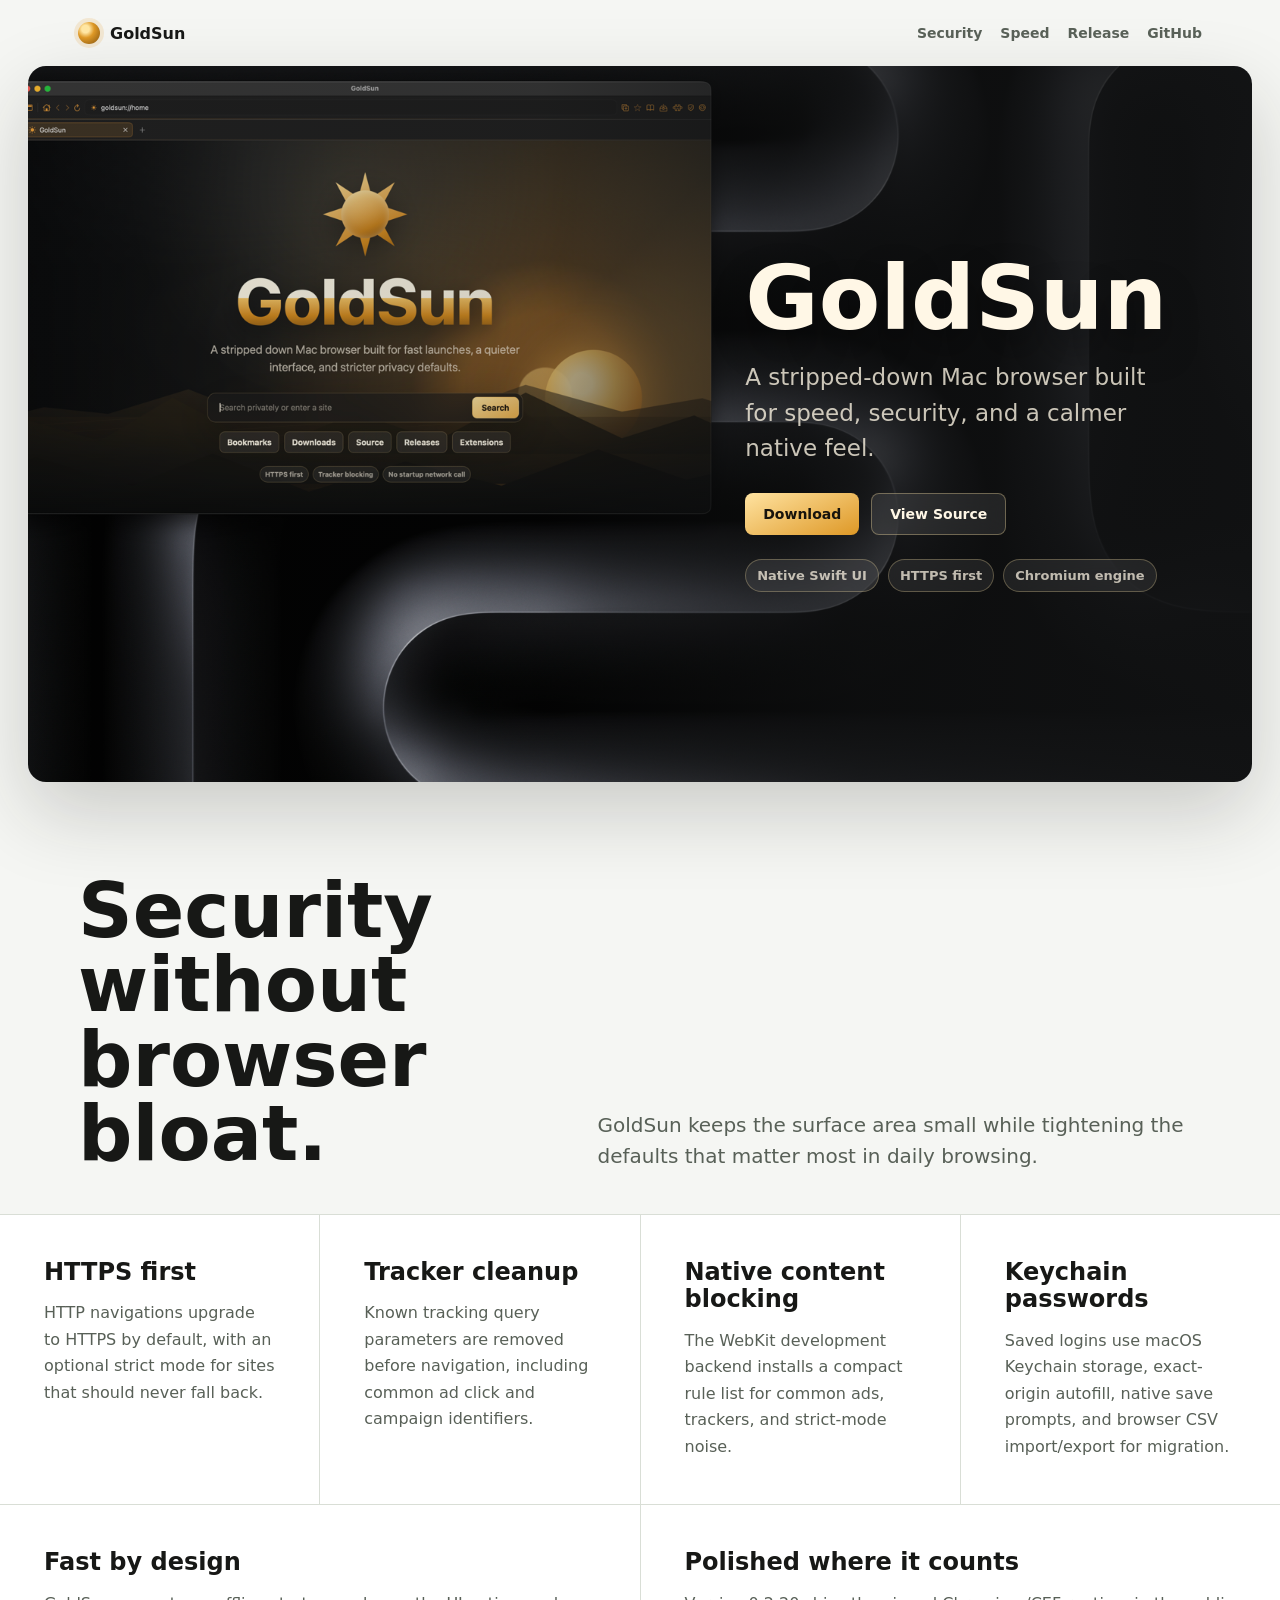
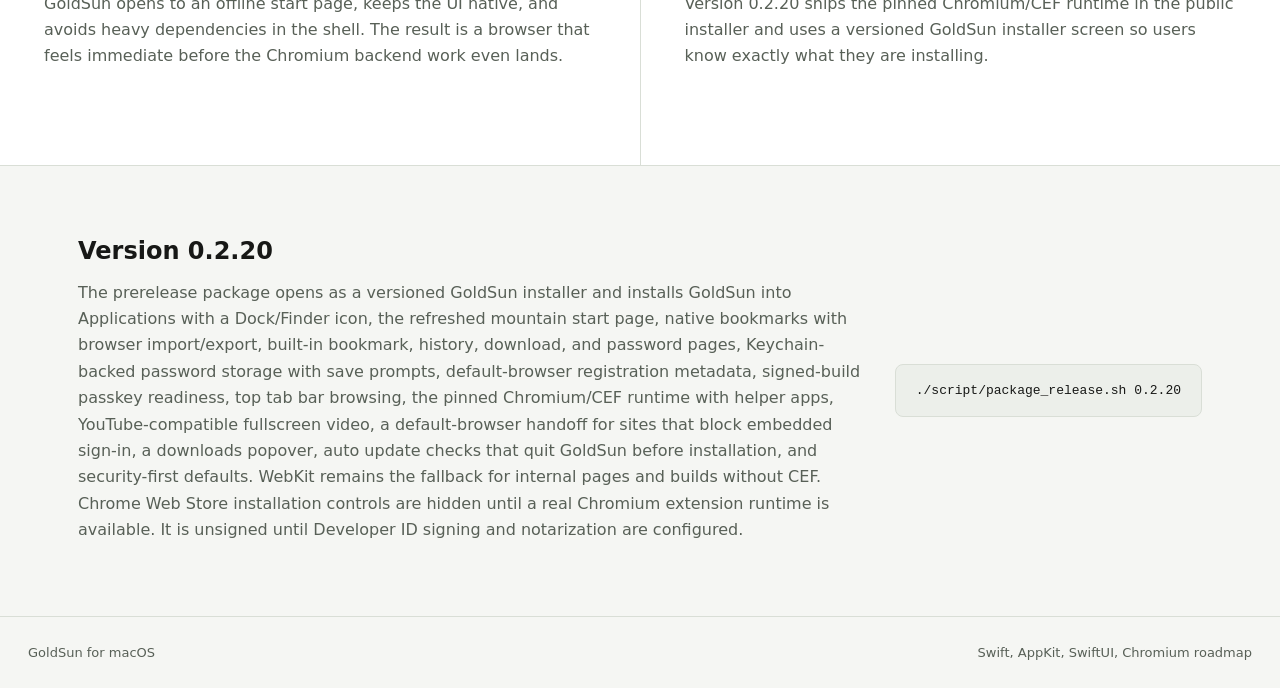
==== commit 64d64d96: "Update site for GoldSun 0.2.20" ====
--- a/index.html
+++ b/index.html
@@ -27,7 +27,7 @@
           <h1>GoldSun</h1>
           <p>A stripped-down Mac browser built for speed, security, and a calmer native feel.</p>
           <div class="actions">
-            <a class="button primary" href="https://github.com/eMacTh3Creator/GoldSun/releases/download/v0.2.19/GoldSun-0.2.19.pkg">Download</a>
+            <a class="button primary" href="https://github.com/eMacTh3Creator/GoldSun/releases/download/v0.2.20/GoldSun-0.2.20.pkg">Download</a>
             <a class="button secondary" href="https://github.com/eMacTh3Creator/GoldSun">View Source</a>
           </div>
           <div class="hero-points" aria-label="GoldSun priorities">
@@ -69,16 +69,16 @@
         </div>
         <div class="feature">
           <h2>Polished where it counts</h2>
-          <p>Version 0.2.19 ships the pinned Chromium/CEF runtime in the public installer instead of leaving Chromium as a local-only build path.</p>
+          <p>Version 0.2.20 ships the pinned Chromium/CEF runtime in the public installer and uses a versioned GoldSun installer screen so users know exactly what they are installing.</p>
         </div>
       </section>
 
       <section id="release" class="release">
         <div>
-          <h2>Version 0.2.19</h2>
-          <p>The prerelease package installs GoldSun into Applications with a Dock/Finder icon, the refreshed mountain start page, native bookmarks with browser import/export, built-in bookmark, history, download, and password pages, Keychain-backed password storage with save prompts, default-browser registration metadata, signed-build passkey readiness, top tab bar browsing, the pinned Chromium/CEF runtime with helper apps, YouTube-compatible fullscreen video, a default-browser handoff for sites that block embedded sign-in, a downloads popover, auto update checks that quit GoldSun before installation, and security-first defaults. WebKit remains the fallback for internal pages and builds without CEF. Chrome Web Store installation controls are hidden until a real Chromium extension runtime is available. It is unsigned until Developer ID signing and notarization are configured.</p>
+          <h2>Version 0.2.20</h2>
+          <p>The prerelease package opens as a versioned GoldSun installer and installs GoldSun into Applications with a Dock/Finder icon, the refreshed mountain start page, native bookmarks with browser import/export, built-in bookmark, history, download, and password pages, Keychain-backed password storage with save prompts, default-browser registration metadata, signed-build passkey readiness, top tab bar browsing, the pinned Chromium/CEF runtime with helper apps, YouTube-compatible fullscreen video, a default-browser handoff for sites that block embedded sign-in, a downloads popover, auto update checks that quit GoldSun before installation, and security-first defaults. WebKit remains the fallback for internal pages and builds without CEF. Chrome Web Store installation controls are hidden until a real Chromium extension runtime is available. It is unsigned until Developer ID signing and notarization are configured.</p>
         </div>
-        <pre><code>./script/package_release.sh 0.2.19</code></pre>
+        <pre><code>./script/package_release.sh 0.2.20</code></pre>
       </section>
     </main>
 
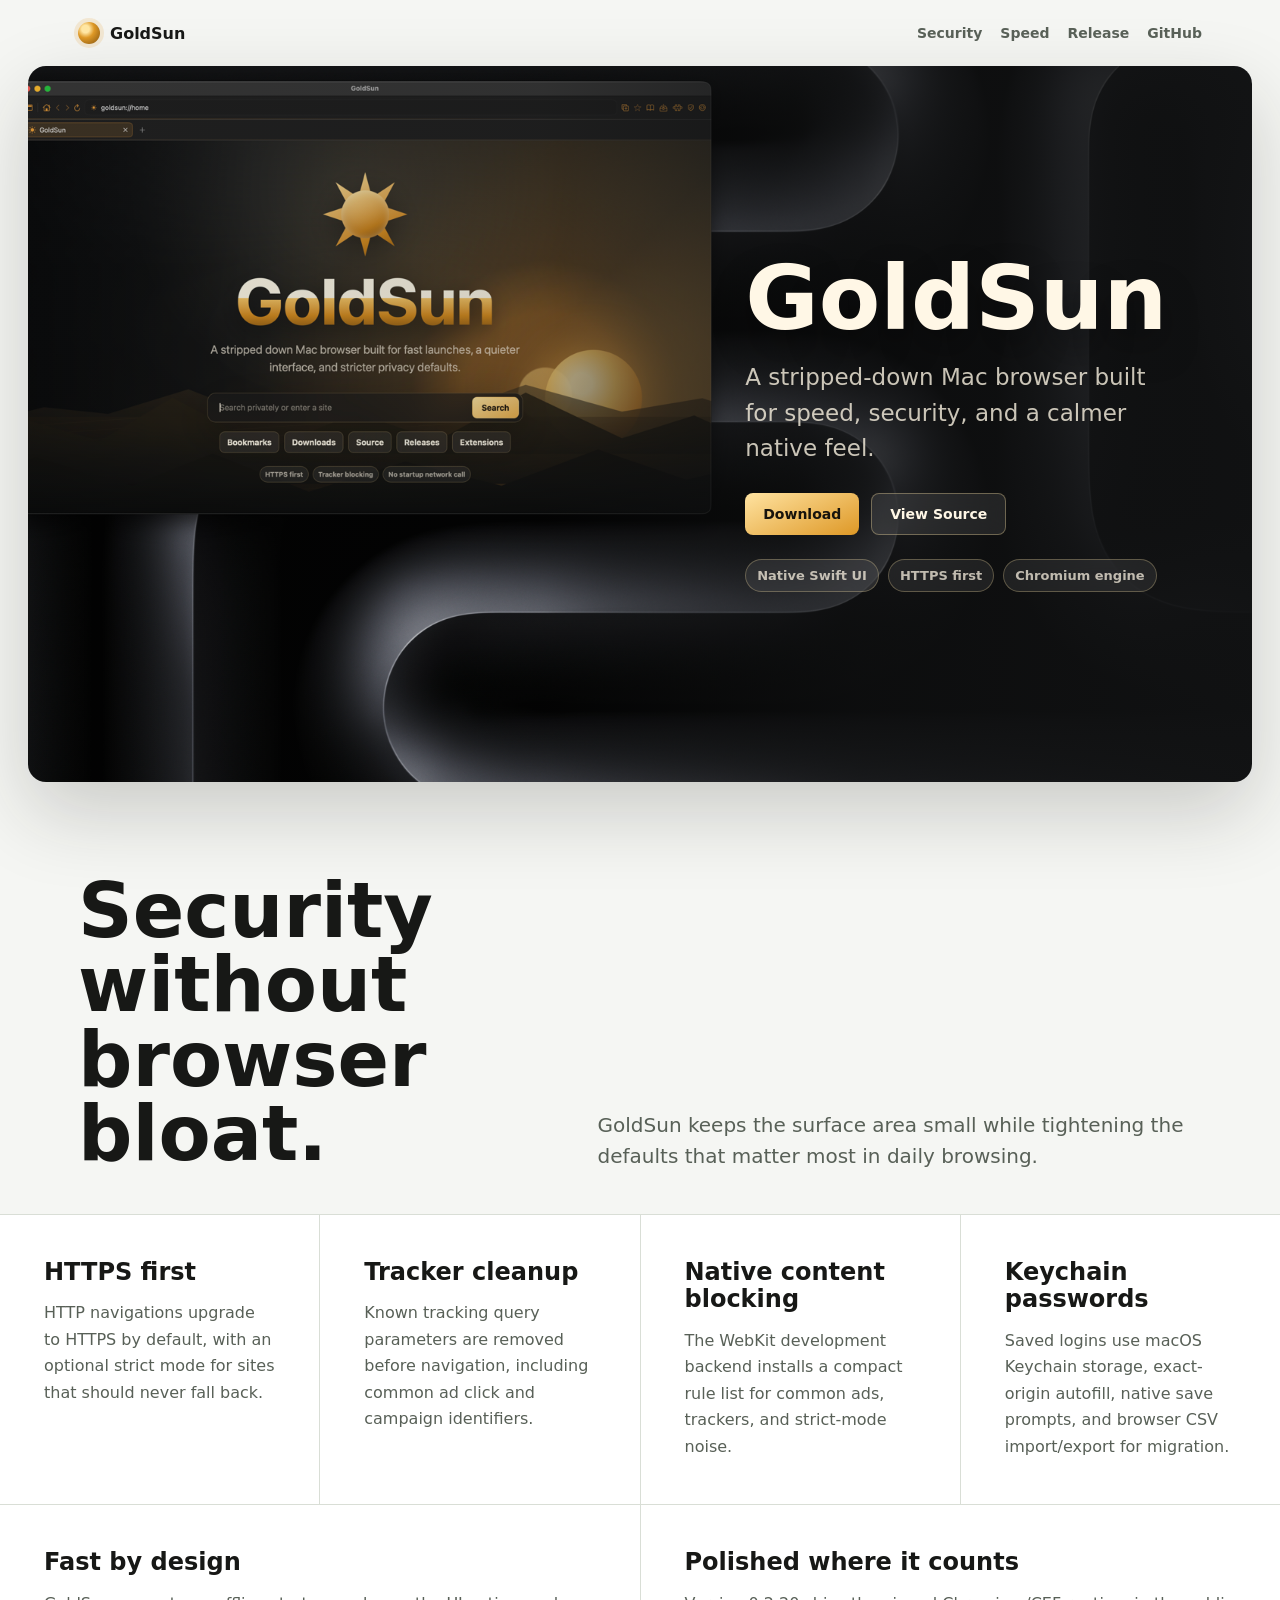
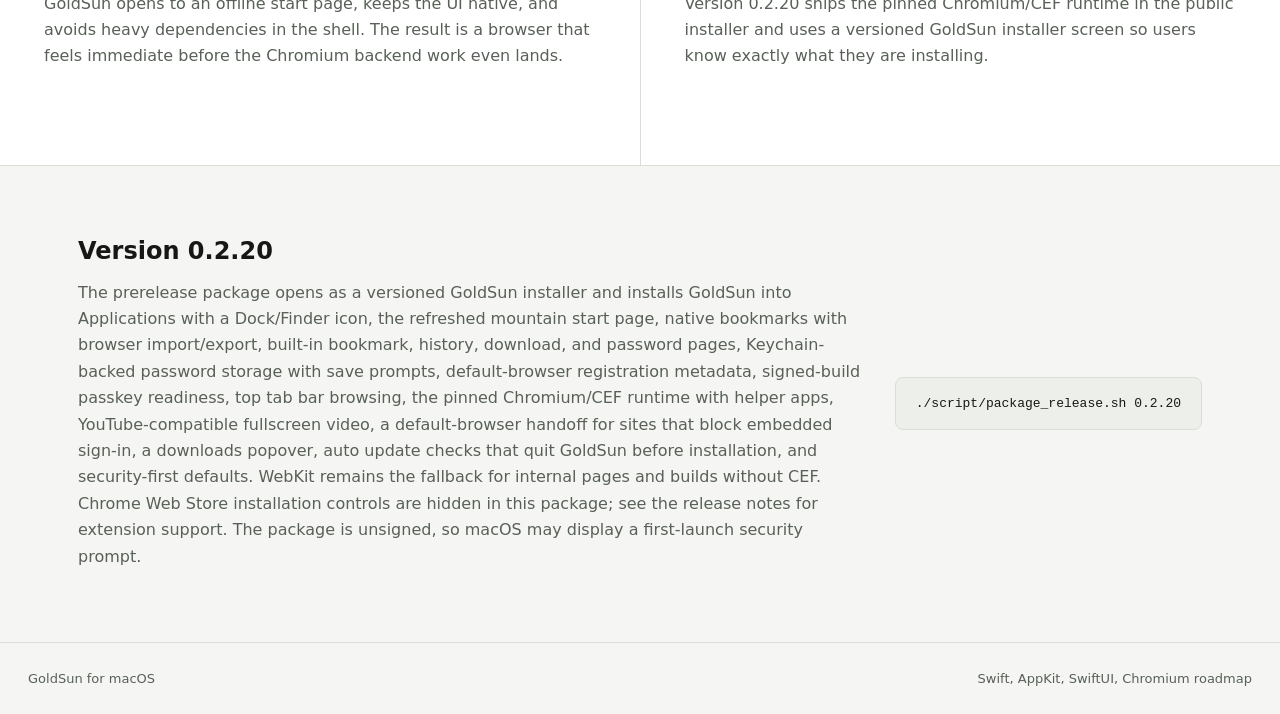
==== commit 00cbb38f: "Publish polished GoldSun landing page copy" ====
--- a/index.html
+++ b/index.html
@@ -76,7 +76,7 @@
       <section id="release" class="release">
         <div>
           <h2>Version 0.2.20</h2>
-          <p>The prerelease package opens as a versioned GoldSun installer and installs GoldSun into Applications with a Dock/Finder icon, the refreshed mountain start page, native bookmarks with browser import/export, built-in bookmark, history, download, and password pages, Keychain-backed password storage with save prompts, default-browser registration metadata, signed-build passkey readiness, top tab bar browsing, the pinned Chromium/CEF runtime with helper apps, YouTube-compatible fullscreen video, a default-browser handoff for sites that block embedded sign-in, a downloads popover, auto update checks that quit GoldSun before installation, and security-first defaults. WebKit remains the fallback for internal pages and builds without CEF. Chrome Web Store installation controls are hidden until a real Chromium extension runtime is available. It is unsigned until Developer ID signing and notarization are configured.</p>
+          <p>The prerelease package opens as a versioned GoldSun installer and installs GoldSun into Applications with a Dock/Finder icon, the refreshed mountain start page, native bookmarks with browser import/export, built-in bookmark, history, download, and password pages, Keychain-backed password storage with save prompts, default-browser registration metadata, signed-build passkey readiness, top tab bar browsing, the pinned Chromium/CEF runtime with helper apps, YouTube-compatible fullscreen video, a default-browser handoff for sites that block embedded sign-in, a downloads popover, auto update checks that quit GoldSun before installation, and security-first defaults. WebKit remains the fallback for internal pages and builds without CEF. Chrome Web Store installation controls are hidden in this package; see the release notes for extension support. The package is unsigned, so macOS may display a first-launch security prompt.</p>
         </div>
         <pre><code>./script/package_release.sh 0.2.20</code></pre>
       </section>
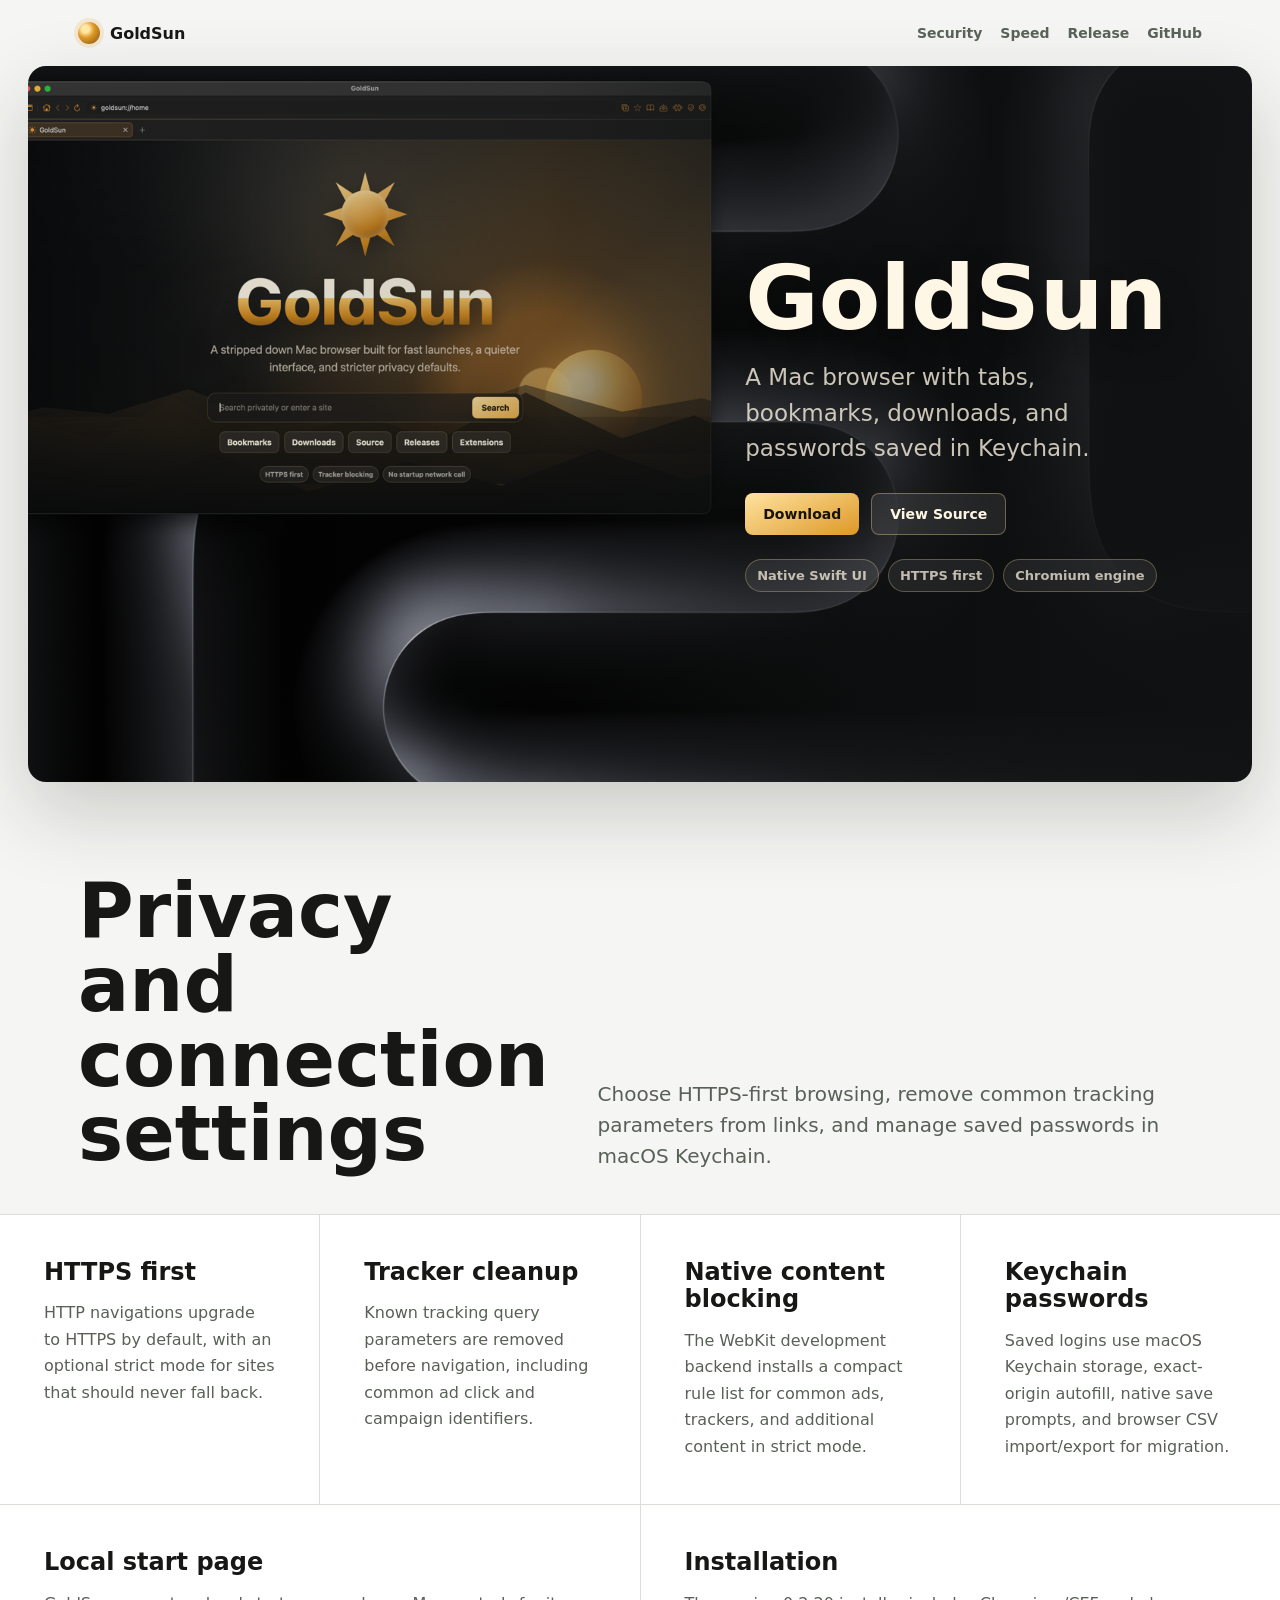
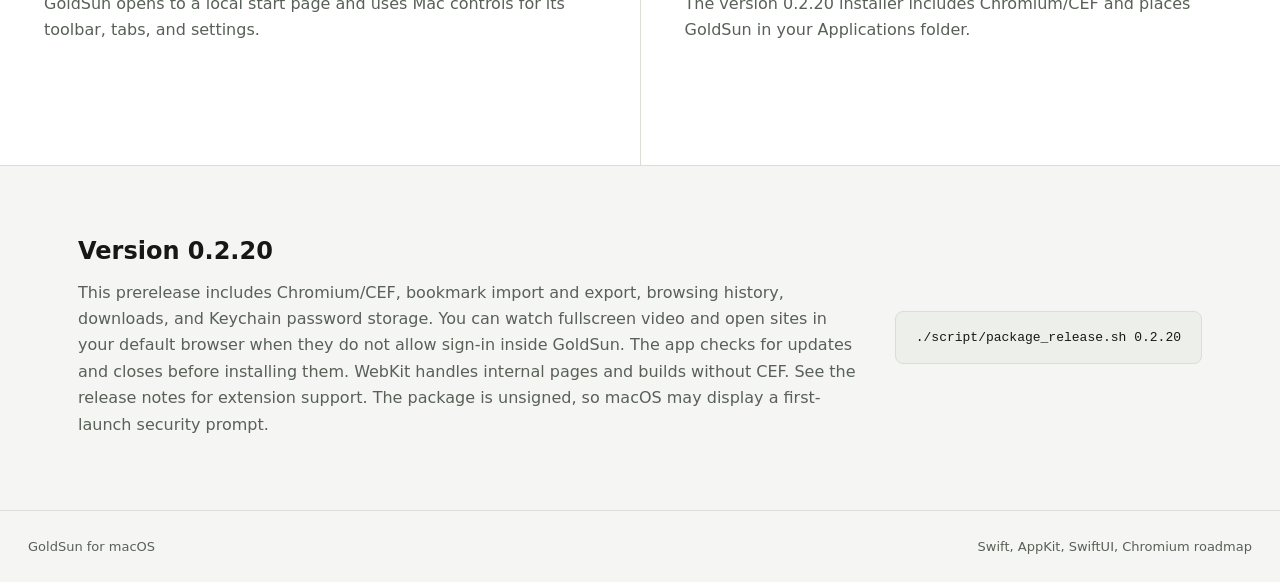
==== commit ce6433b3: "Publish plain-language feature descriptions" ====
--- a/index.html
+++ b/index.html
@@ -3,7 +3,7 @@
   <head>
     <meta charset="utf-8">
     <meta name="viewport" content="width=device-width, initial-scale=1">
-    <meta name="description" content="GoldSun is a stripped-down macOS browser focused on fast launches, native polish, and security-first browsing defaults.">
+    <meta name="description" content="GoldSun is a Mac browser with tabs, bookmarks, Keychain passwords, and HTTPS-first settings.">
     <title>GoldSun for macOS</title>
     <link rel="stylesheet" href="styles.css">
   </head>
@@ -25,7 +25,7 @@
       <section class="hero">
         <div class="hero-copy">
           <h1>GoldSun</h1>
-          <p>A stripped-down Mac browser built for speed, security, and a calmer native feel.</p>
+          <p>A Mac browser with tabs, bookmarks, downloads, and passwords saved in Keychain.</p>
           <div class="actions">
             <a class="button primary" href="https://github.com/eMacTh3Creator/GoldSun/releases/download/v0.2.20/GoldSun-0.2.20.pkg">Download</a>
             <a class="button secondary" href="https://github.com/eMacTh3Creator/GoldSun">View Source</a>
@@ -39,8 +39,8 @@
       </section>
 
       <section id="security" class="intro">
-        <h2>Security without browser bloat.</h2>
-        <p>GoldSun keeps the surface area small while tightening the defaults that matter most in daily browsing.</p>
+        <h2>Privacy and connection settings</h2>
+        <p>Choose HTTPS-first browsing, remove common tracking parameters from links, and manage saved passwords in macOS Keychain.</p>
       </section>
 
       <section class="feature-band">
@@ -54,7 +54,7 @@
         </div>
         <div class="feature">
           <h2>Native content blocking</h2>
-          <p>The WebKit development backend installs a compact rule list for common ads, trackers, and strict-mode noise.</p>
+          <p>The WebKit development backend installs a compact rule list for common ads, trackers, and additional content in strict mode.</p>
         </div>
         <div class="feature">
           <h2>Keychain passwords</h2>
@@ -64,19 +64,19 @@
 
       <section id="speed" class="split">
         <div class="feature">
-          <h2>Fast by design</h2>
-          <p>GoldSun opens to an offline start page, keeps the UI native, and avoids heavy dependencies in the shell. The result is a browser that feels immediate before the Chromium backend work even lands.</p>
+          <h2>Local start page</h2>
+          <p>GoldSun opens to a local start page and uses Mac controls for its toolbar, tabs, and settings.</p>
         </div>
         <div class="feature">
-          <h2>Polished where it counts</h2>
-          <p>Version 0.2.20 ships the pinned Chromium/CEF runtime in the public installer and uses a versioned GoldSun installer screen so users know exactly what they are installing.</p>
+          <h2>Installation</h2>
+          <p>The version 0.2.20 installer includes Chromium/CEF and places GoldSun in your Applications folder.</p>
         </div>
       </section>
 
       <section id="release" class="release">
         <div>
           <h2>Version 0.2.20</h2>
-          <p>The prerelease package opens as a versioned GoldSun installer and installs GoldSun into Applications with a Dock/Finder icon, the refreshed mountain start page, native bookmarks with browser import/export, built-in bookmark, history, download, and password pages, Keychain-backed password storage with save prompts, default-browser registration metadata, signed-build passkey readiness, top tab bar browsing, the pinned Chromium/CEF runtime with helper apps, YouTube-compatible fullscreen video, a default-browser handoff for sites that block embedded sign-in, a downloads popover, auto update checks that quit GoldSun before installation, and security-first defaults. WebKit remains the fallback for internal pages and builds without CEF. Chrome Web Store installation controls are hidden in this package; see the release notes for extension support. The package is unsigned, so macOS may display a first-launch security prompt.</p>
+          <p>This prerelease includes Chromium/CEF, bookmark import and export, browsing history, downloads, and Keychain password storage. You can watch fullscreen video and open sites in your default browser when they do not allow sign-in inside GoldSun. The app checks for updates and closes before installing them. WebKit handles internal pages and builds without CEF. See the release notes for extension support. The package is unsigned, so macOS may display a first-launch security prompt.</p>
         </div>
         <pre><code>./script/package_release.sh 0.2.20</code></pre>
       </section>
